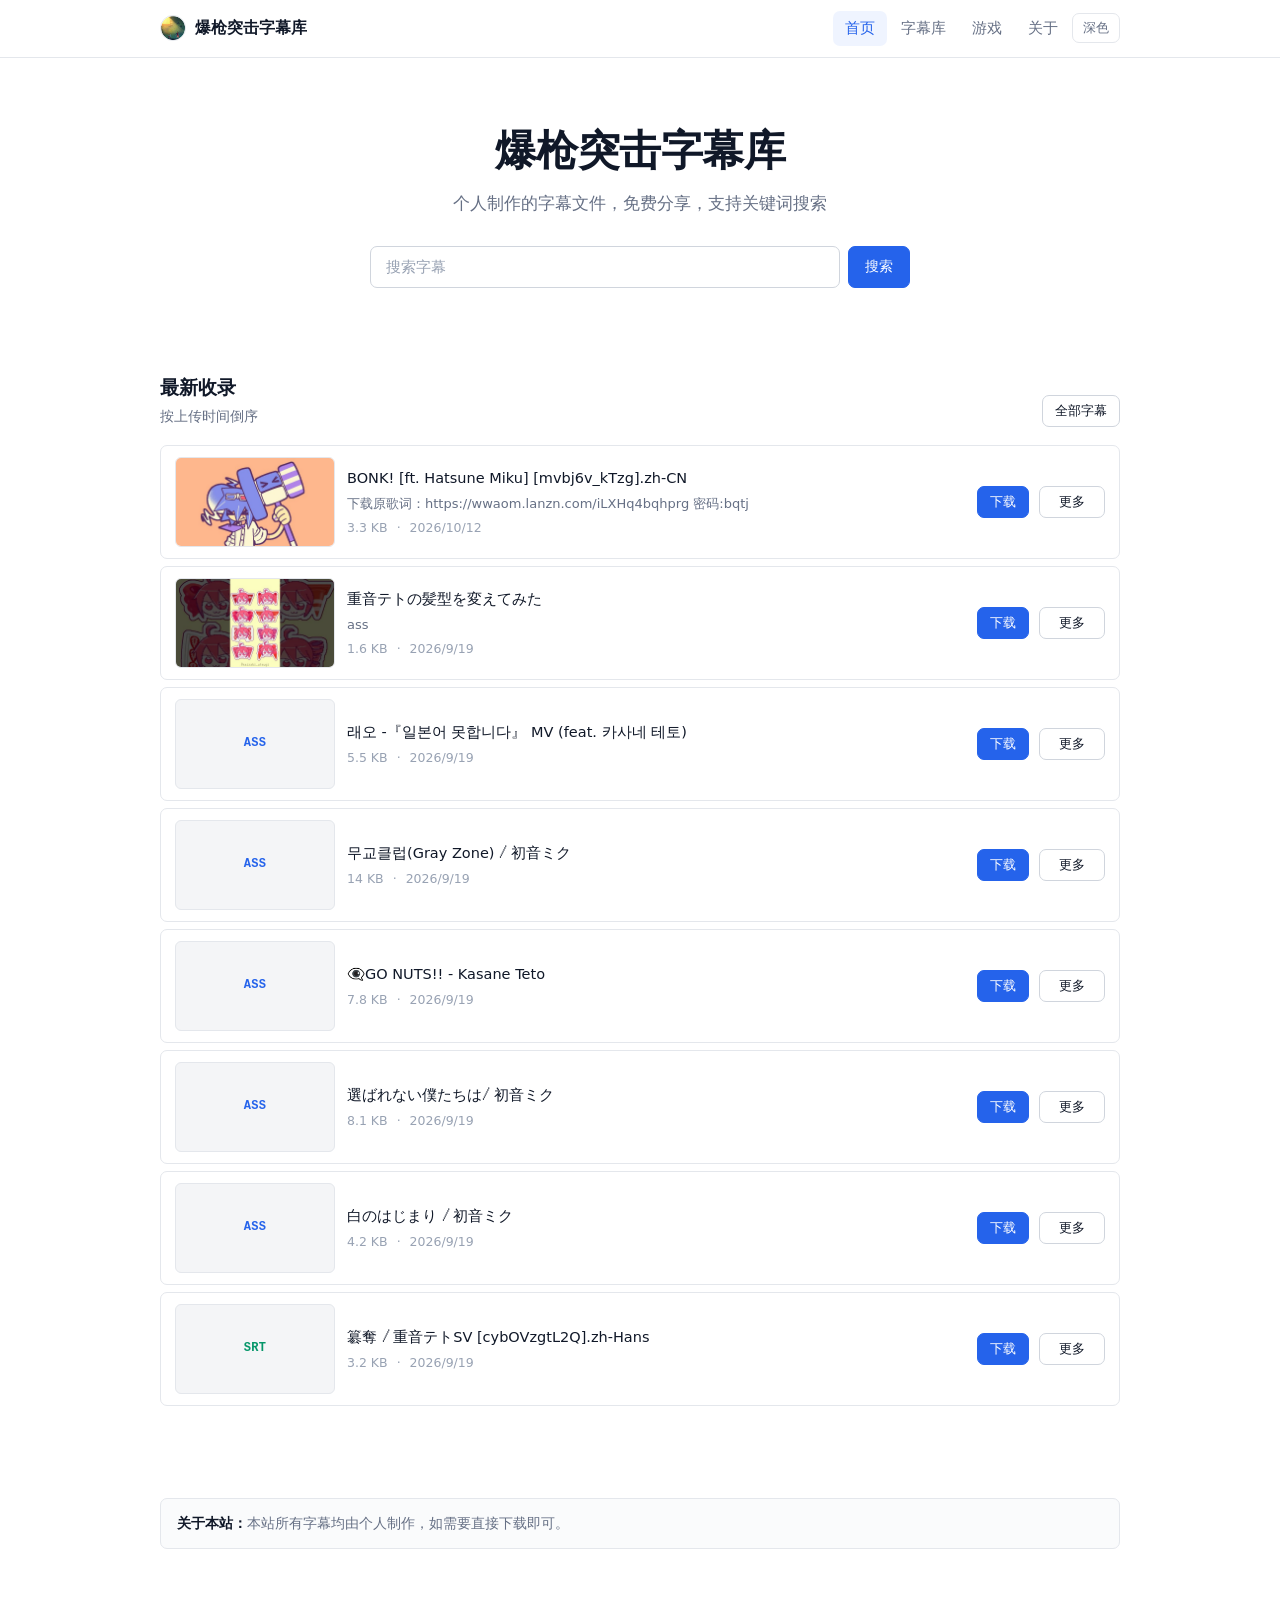
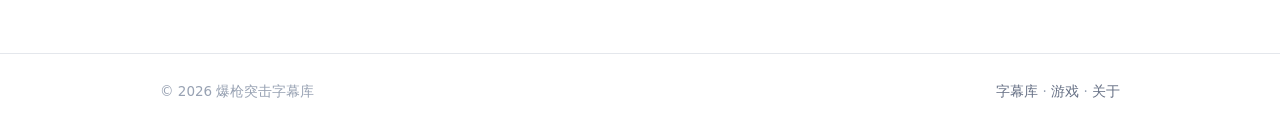
==== index.html @ 2be3c30c "feat: 加 Service Worker，全站预缓存 + 10 分钟后台刷新（首次慢，之后 0 请求）" ====
<!DOCTYPE html>
<html lang="zh-CN" data-theme="light">
<head>
<meta charset="UTF-8">
<meta name="viewport" content="width=device-width, initial-scale=1">
<title>爆枪突击字幕库</title>
<meta name="description" content="爆枪突击字幕库 —— 整理好的字幕文件，支持关键词搜索，点一下直接下载。">
<meta name="keywords" content="爆枪突击,字幕,字幕下载,ASS字幕,SRT字幕">
<link rel="canonical" href="https://bqtj.top/">

<meta property="og:type" content="website">
<meta property="og:title" content="爆枪突击字幕库">
<meta property="og:description" content="整理好的爆枪突击字幕文件，点一下直接下载。">
<meta property="og:url" content="https://bqtj.top/">
<meta property="og:image" content="https://bqtj.top/assets/img/favicon-180.png">
<meta name="twitter:card" content="summary">

<link rel="icon" type="image/png" sizes="32x32" href="/assets/img/favicon-32.png">
<link rel="apple-touch-icon" sizes="180x180" href="/assets/img/favicon-180.png">
<link rel="stylesheet" href="/assets/css/style.css?v=22">
<script>
/* 把字幕库索引的请求提前发出去，与 CSS/JS 并行下载。
   否则它要等脚本都就绪后才能发出，白白多等一个往返（实测国内大概 250ms+）。
   页面脚本会用 site.js 里的 loadJSON 复用这个 Promise。
   不带 no-cache：让浏览器 / EdgeOne 的 60 秒缓存生效 —— 否则每次导航都要多一次
   往返（实测 172–582ms）。要立刻看新数据按 Ctrl+F5。 */
window.__subsJson = fetch('/assets/data/subs.json');
</script>
</head>
<body>

<header class="site-header">
  <div class="container">
    <a class="brand" href="https://space.bilibili.com/1421373636" target="_blank" rel="noopener" title="爆枪突击的 B 站主页">
      <img class="brand-logo" src="/assets/img/logo.png" alt="">
      <span>爆枪突击字幕库</span>
    </a>
    <button class="icon-btn nav-toggle" id="navToggle" aria-label="菜单">菜单</button>
    <nav class="nav" id="siteNav">
      <a href="/" data-nav="home">首页</a>
      <a href="/subs/" data-nav="subs">字幕库</a>
      <a href="/games/" data-nav="games">游戏</a>
      <a href="/about" data-nav="about">关于</a>
      <button class="icon-btn" id="themeBtn" aria-label="切换主题">深色</button>
    </nav>
  </div>
</header>

<main>

  <!-- ============================ 首屏 ============================ -->
  <section class="hero">
    <div class="container">
      <h1>爆枪突击字幕库</h1>
      <p class="lead">
        个人制作的字幕文件，免费分享，支持关键词搜索
      </p>

      <form class="hero-search" action="/subs/" method="get">
        <input type="search" name="q" placeholder="搜索字幕" autocomplete="off" aria-label="搜索字幕">
        <button class="btn btn-primary" type="submit">搜索</button>
      </form>

      <!-- 首页不放「上一页 / 下一页」：首页是全站的起点，退回这里就重新开始记
           （见 site.js 的 navEnter），所以这里没有上一个/下一个可去 -->
    </div>
  </section>

  <!-- ============================ 最新收录 ============================ -->
  <section class="section">
    <div class="container">
      <div class="section-head">
        <div>
          <h2>最新收录</h2>
          <p class="sub">按上传时间倒序</p>
        </div>
        <a class="btn btn-sm" href="/subs/">全部字幕</a>
      </div>
      <div id="latestSubs"><div class="spinner"></div></div>
    </div>
  </section>

  <!-- ============================ 说明 ============================ -->
  <section class="section">
    <div class="container">
      <div class="notice">
        <div>
          <b>关于本站：</b>本站所有字幕均由个人制作，如需要直接下载即可。
        </div>
      </div>
    </div>
  </section>

</main>

<footer class="site-footer">
  <div class="container">
    <div>© <span data-year></span> 爆枪突击字幕库</div>
    <div>
      <a href="/subs/">字幕库</a> ·
      <a href="/games/">游戏</a> ·
      <a href="/about">关于</a>
    </div>
  </div>
</footer>

<script src="/assets/js/config.js?v=4"></script>
<script src="/assets/js/site.js?v=23"></script>
<script>
/* 首页：最新收录 */
(async function () {
  const $latest = document.getElementById('latestSubs');

  try {
    const data = await loadJSON('/assets/data/subs.json');
    const items = data.items || [];

    if (!items.length) {
      $latest.innerHTML = `<div class="empty"><h3>字幕库还是空的</h3>
        <p>去 <a href="/admin/">上传助手</a> 传几个字幕就会出现在这里。</p></div>`;
      return;
    }

    const recent = [...items]
      .sort((a, b) => String(b.mtime || '').localeCompare(String(a.mtime || '')))
      .slice(0, 8);

    $latest.className = 'file-list';
    /* 整行可点 → 字幕详情页，和字幕库完全一致（用户问「在首页为什么不能点击字幕」） */
    $latest.innerHTML = recent.map((f) => `
      <div class="file-row" data-href="${esc(subDetailUrl(f.path))}">
        ${f.thumb
          ? `<img class="file-thumb" src="${esc(fileUrl(f.thumb))}" alt="" loading="lazy">`
          : `<div class="file-thumb placeholder ${esc(f.ext)}">${esc(f.ext)}</div>`}
        <div class="file-main">
          <a class="file-name" href="${esc(subDetailUrl(f.path))}">${esc(f.name)}</a>
          ${f.desc ? `<div class="file-desc">${esc(f.desc)}</div>` : ''}
          <div class="file-sub">
            <span>${humanSize(f.size)}</span>
            <span>·</span>
            <span>${relTime(f.mtime)}</span>
          </div>
        </div>
        <div class="file-actions">
          <a class="btn btn-sm btn-primary" href="${esc(fileUrl(f.path))}" download>下载</a>
          ${moreMenuHTML(f)}
        </div>
      </div>`).join('');

    bindRowClick($latest);
    bindMoreMenu($latest);
    bindCopyButtons($latest);
  } catch (err) {
    renderError($latest, err);
  }
})();
</script>
</body>
</html>
---- assets/css/style.css ----
/* ==========================================================================
   爆枪突击字幕库 — 全站样式
   设计原则：浅色默认、无渐变、无装饰性光晕，尽量简洁。
   改配色只需改下面这两个变量块。
   ========================================================================== */

/* 浅色（默认） */
:root {
  --bg: #ffffff;
  --bg-soft: #fafbfc;
  --surface: #ffffff;
  --surface-2: #f4f5f7;

  --border: #e4e7ec;
  --border-strong: #d0d5dd;

  --text: #101828;
  --text-muted: #667085;
  --text-dim: #98a2b3;

  --accent: #2563eb;
  --accent-soft: #eff4ff;
  --ok: #059669;
  --ok-soft: #ecfdf5;
  --warn: #b45309;
  --warn-soft: #fffbeb;
  --danger: #b42318;
  --danger-soft: #fef3f2;

  --code-bg: #f4f5f7;

  --radius: 10px;
  --radius-sm: 7px;

  --maxw: 1000px;
  --header-h: 58px;

  --font: system-ui, -apple-system, "Segoe UI", "Microsoft YaHei", "PingFang SC",
    "Hiragino Sans GB", sans-serif;
  --font-mono: ui-monospace, "Cascadia Code", Consolas, "Courier New", monospace;
}

/* 深色（用户手动切换后） */
html[data-theme="dark"] {
  --bg: #101216;
  --bg-soft: #14171c;
  --surface: #161a20;
  --surface-2: #1e232b;

  --border: #262c36;
  --border-strong: #39414e;

  --text: #e6e8ec;
  --text-muted: #98a1af;
  --text-dim: #6c7684;

  --accent: #5b91f5;
  --accent-soft: #172236;
  --ok: #34d399;
  --ok-soft: #10281f;
  --warn: #fbbf24;
  --warn-soft: #2a2210;
  --danger: #f97066;
  --danger-soft: #2d1513;

  --code-bg: #1b1f27;
}

/* 切换主题时，让全站元素用同一条过渡曲线一起变色。
   不加这段的话：本身就带 transition 的元素（.btn / .nav a / .icon-btn）在慢慢渐变，
   而 body、.file-row 这些没有 transition 的会瞬间跳变 ——
   切换的那一刹那画面是「有的还在浅色、有的已经黑了」的参差不齐。
   只在切换的 220ms 内挂上 html.theme-anim，所以不影响平时的 hover 动画。

   类名故意写两遍（html.theme-anim.theme-anim）把特异性提到 (0,2,1)。
   实测教训：只写一遍是 (0,1,1)，会和 .nav a / .hero-search input 这类
   「类+标签」选择器打平；它们在文件后面，按顺序反而盖住这里，
   结果那些元素仍旧瞬间跳变（测出来 input 的背景 60ms 就已经是终值）。

   故意不用 !important：文件末尾那条
   「prefers-reduced-motion 时 * { transition: none !important }」还要能生效。 */
html.theme-anim.theme-anim *,
html.theme-anim.theme-anim *::before,
html.theme-anim.theme-anim *::after {
  transition: background-color 0.18s ease, border-color 0.18s ease,
    color 0.18s ease, box-shadow 0.18s ease, fill 0.18s ease, stroke 0.18s ease;
}

* { box-sizing: border-box; }

/* hidden 属性必须能盖过我们自己写的 display。
   浏览器默认的 [hidden] { display: none } 特异性太低，会被 .file-actions{display:flex}
   这类规则覆盖 —— 结果「隐藏」的元素反而一直显示（裁剪框、上传按钮都踩过这个坑）。 */
[hidden] { display: none !important; }

body {
  margin: 0;
  min-height: 100vh;
  font-family: var(--font);
  font-size: 15px;
  line-height: 1.65;
  color: var(--text);
  background: var(--bg);
  -webkit-font-smoothing: antialiased;
}

a { color: var(--accent); text-decoration: none; }
a:hover { text-decoration: underline; }

img { max-width: 100%; display: block; }

/* 去掉浏览器给 <input type="search"> 画的原生清除按钮。
   不去掉的话，它会和字幕库自己那个「×」同时出现，看起来像两个删除号。
   注意：必须分开写 —— 如果在选择器列表里塞进引擎不认识的伪元素（比如 ::-ms-clear），
   整条规则会被直接丢弃，等于没写。 */
input[type="search"]::-webkit-search-cancel-button {
  -webkit-appearance: none;
  appearance: none;
  display: none;
}
input[type="search"]::-webkit-search-decoration {
  -webkit-appearance: none;
  appearance: none;
}

code, kbd { font-family: var(--font-mono); font-size: 0.88em; }
code {
  background: var(--code-bg);
  padding: 1px 5px;
  border-radius: 4px;
}
kbd {
  background: var(--code-bg);
  border: 1px solid var(--border);
  border-radius: 4px;
  padding: 0 5px;
  font-size: 0.85em;
}

.container {
  width: 100%;
  max-width: var(--maxw);
  margin: 0 auto;
  padding: 0 20px;
}

/* ============================ 顶部导航 ============================ */

.site-header {
  position: sticky;
  top: 0;
  z-index: 50;
  height: var(--header-h);
  display: flex;
  align-items: center;
  background: var(--bg);
  border-bottom: 1px solid var(--border);
}

.site-header .container {
  display: flex;
  align-items: center;
  gap: 16px;
}

.brand {
  display: flex;
  align-items: center;
  gap: 9px;
  font-weight: 600;
  font-size: 15.5px;
  color: var(--text);
  white-space: nowrap;
}
.brand:hover { text-decoration: none; }

.brand-logo {
  width: 26px;
  height: 26px;
  border-radius: 50%;
  object-fit: cover;
  flex: 0 0 auto;
  border: 1px solid var(--border);
}

.nav {
  display: flex;
  align-items: center;
  gap: 2px;
  margin-left: auto;
}

.nav a {
  padding: 6px 12px;
  border-radius: var(--radius-sm);
  color: var(--text-muted);
  font-size: 14.5px;
  transition: background 0.14s, color 0.14s;
  white-space: nowrap;
}
.nav a:hover { color: var(--text); background: var(--surface-2); text-decoration: none; }
.nav a.active { color: var(--accent); background: var(--accent-soft); font-weight: 500; }

/* ============================ 按钮 ============================ */

.btn {
  display: inline-flex;
  align-items: center;
  justify-content: center;
  gap: 6px;
  padding: 9px 16px;
  border-radius: var(--radius-sm);
  border: 1px solid var(--border-strong);
  background: var(--surface);
  color: var(--text);
  font-size: 14px;
  line-height: 1.4;   /* 必须显式设：<button> 默认 line-height:normal，而 <a> 会继承 body 的 1.65，两者高度会差 5px */
  font-weight: 500;
  font-family: inherit;
  cursor: pointer;
  transition: background 0.14s, border-color 0.14s, color 0.14s;
  white-space: nowrap;
}
.btn:hover { background: var(--surface-2); text-decoration: none; }
.btn:disabled { opacity: 0.45; cursor: not-allowed; }

.btn-primary {
  background: var(--accent);
  border-color: var(--accent);
  color: #fff;
}
.btn-primary:hover { background: var(--accent); filter: brightness(0.94); }

.btn-sm { padding: 6px 12px; font-size: 13px; }

.btn-danger { border-color: var(--danger); color: var(--danger); }
.btn-danger:hover { background: var(--danger-soft); border-color: var(--danger); }

.icon-btn {
  display: grid;
  place-items: center;
  padding: 5px 10px;
  border: 1px solid var(--border);
  border-radius: var(--radius-sm);
  background: var(--surface);
  color: var(--text-muted);
  cursor: pointer;
  font-size: 13px;
  font-family: inherit;
  transition: 0.14s;
}
.icon-btn:hover { color: var(--text); background: var(--surface-2); }

/* ============================ 首屏 ============================ */

.hero {
  padding: 68px 0 46px;
  text-align: center;
}

.hero h1 {
  margin: 0 0 14px;
  font-size: clamp(28px, 4.6vw, 42px);
  line-height: 1.2;
  font-weight: 700;
  letter-spacing: -0.5px;
}

.hero p.lead {
  margin: 0 auto 28px;
  max-width: 560px;
  color: var(--text-muted);
  font-size: clamp(14.5px, 1.8vw, 16.5px);
}

.hero-search {
  display: flex;
  gap: 8px;
  max-width: 540px;
  margin: 0 auto;
}

.hero-search input {
  flex: 1;
  padding: 11px 15px;
  border-radius: var(--radius-sm);
  border: 1px solid var(--border-strong);
  background: var(--surface);
  color: var(--text);
  font-size: 15px;
  font-family: inherit;
  outline: none;
  transition: border-color 0.14s, box-shadow 0.14s;
}
.hero-search input:focus {
  border-color: var(--accent);
  box-shadow: 0 0 0 3px var(--accent-soft);
}
.hero-search input::placeholder { color: var(--text-dim); }

/* ============================ 区块 ============================ */

.section { padding: 38px 0; }

.section-head {
  display: flex;
  align-items: flex-end;
  justify-content: space-between;
  gap: 16px;
  margin-bottom: 18px;
  flex-wrap: wrap;
}

.section-head h2 {
  margin: 0;
  font-size: 19px;
  font-weight: 600;
}

.section-head .sub {
  margin: 2px 0 0;
  color: var(--text-muted);
  font-size: 13.5px;
}

/* ============================ 页头 ============================ */

.page-head { padding: 38px 0 4px; }

.page-head h1 {
  margin: 0 0 6px;
  font-size: clamp(23px, 3.2vw, 30px);
  font-weight: 700;
  letter-spacing: -0.3px;
}

.page-head p {
  margin: 0;
  color: var(--text-muted);
  font-size: 14.5px;
}

.breadcrumb {
  font-size: 14.5px;
  color: var(--text-dim);
  margin-bottom: 10px;
}
.breadcrumb a { color: var(--text-muted); font-weight: 500; }

/* 面包屑下面那对「上一页 / 下一页」箭头（点击委托在 site.js）。
   用户要求「返回调大」：整个站上唯一用来「返回」的就是上面那条面包屑，
   所以面包屑字号也一并调大，而这对按钮比它再大一点、给足点击区域。
   放在每个带面包屑的页面上（含三个 JS 渲染的详情页）—— 只放管理页的话，
   点「上一页」退到没按钮的页面后，「下一页」就再也找不回来了。 */
.hist-nav { display: flex; gap: 8px; margin: 0 0 12px; }
.hist-btn {
  display: inline-flex;
  align-items: center;
  gap: 6px;
  padding: 8px 15px;
  border: 1px solid var(--border-strong);
  border-radius: var(--radius-sm);
  background: var(--surface);
  color: var(--text);
  font-family: inherit;
  font-size: 15px;
  font-weight: 500;
  line-height: 1.4;      /* <button> 默认 normal，与 <a> 不一行 */
  cursor: pointer;
  transition: background 0.14s, border-color 0.14s, color 0.14s;
}
.hist-btn:hover { background: var(--surface-2); border-color: var(--accent); color: var(--accent); }
.hist-btn:active { background: var(--accent-soft); }

/* ============================ 提示条 ============================ */

.notice {
  display: flex;
  gap: 10px;
  padding: 13px 16px;
  border-radius: var(--radius-sm);
  background: var(--bg-soft);
  border: 1px solid var(--border);
  color: var(--text-muted);
  font-size: 13.5px;
  margin: 16px 0;
  line-height: 1.7;
}
.notice b { color: var(--text); }

/* ============================ 工具栏 ============================ */

.toolbar {
  position: sticky;
  top: var(--header-h);
  z-index: 20;
  padding: 12px 0;
  background: var(--bg);
  border-bottom: 1px solid var(--border);
  margin-bottom: 18px;
}

.toolbar-row {
  display: flex;
  gap: 9px;
  flex-wrap: wrap;
  align-items: center;
}

.search-box {
  position: relative;
  flex: 1 1 300px;
  min-width: 200px;
}

.search-box input {
  width: 100%;
  padding: 10px 36px 10px 13px;
  border-radius: var(--radius-sm);
  border: 1px solid var(--border-strong);
  background: var(--surface);
  color: var(--text);
  font-size: 14.5px;
  font-family: inherit;
  outline: none;
  transition: border-color 0.14s, box-shadow 0.14s;
}
.search-box input:focus {
  border-color: var(--accent);
  box-shadow: 0 0 0 3px var(--accent-soft);
}
.search-box input::placeholder { color: var(--text-dim); }

.search-box .s-clear {
  position: absolute;
  right: 7px;
  top: 50%;
  transform: translateY(-50%);
  border: 0;
  background: none;
  color: var(--text-dim);
  cursor: pointer;
  font-size: 15px;
  line-height: 1;
  padding: 4px 6px;
  border-radius: 4px;
  display: none;
}
.search-box .s-clear:hover { color: var(--text); background: var(--surface-2); }
.search-box.has-value .s-clear { display: block; }

select.control {
  padding: 10px 34px 10px 12px;
  border-radius: var(--radius-sm);
  border: 1px solid var(--border-strong);
  background: var(--surface);
  color: var(--text);
  font-size: 14px;
  font-family: inherit;
  cursor: pointer;
  outline: none;

  /* appearance:none 才能让圆角完全由我们控制（各系统/浏览器一致）。
     代价是原生的小箭头也没了，所以下面用 SVG 自己画一个。 */
  appearance: none;
  -webkit-appearance: none;
  background-image: url("data:image/svg+xml;charset=utf-8,%3Csvg xmlns='http://www.w3.org/2000/svg' width='12' height='8'%3E%3Cpath fill='none' stroke='%23667085' stroke-width='1.6' stroke-linecap='round' stroke-linejoin='round' d='M1 1.5 6 6.5 11 1.5'/%3E%3C/svg%3E");
  background-repeat: no-repeat;
  background-position: right 12px center;
}
select.control:focus { border-color: var(--accent); }

/* 注意：下拉「展开后的选项列表」是操作系统原生渲染的，网页 CSS 改不了它的圆角。
   所以排序那一处改用自定义下拉（见 site.js 的 initDropdown）。 */

/* ============================ 自定义下拉 ============================ */

.dropdown { position: relative; }

.dropdown-toggle {
  display: inline-flex;
  align-items: center;
  justify-content: space-between;
  gap: 10px;
  min-width: 116px;
  padding: 10px 12px;
  border-radius: var(--radius-sm);
  border: 1px solid var(--border-strong);
  background: var(--surface);
  color: var(--text);
  font-size: 14px;
  font-family: inherit;
  line-height: 1.4;
  cursor: pointer;
  white-space: nowrap;
  transition: border-color 0.14s, box-shadow 0.14s;
}
.dropdown-toggle:hover { border-color: var(--text-dim); }
.dropdown-toggle:focus-visible,
.dropdown-toggle[aria-expanded="true"] {
  border-color: var(--accent);
  box-shadow: 0 0 0 3px var(--accent-soft);
  outline: none;
}

.dropdown-arrow {
  flex: 0 0 auto;
  width: 8px;
  height: 8px;
  border-right: 1.6px solid var(--text-muted);
  border-bottom: 1.6px solid var(--text-muted);
  transform: translateY(-2px) rotate(45deg);
  transition: transform 0.16s;
}
.dropdown-toggle[aria-expanded="true"] .dropdown-arrow {
  transform: translateY(1px) rotate(-135deg);
}

/* 展开后的列表：圆角 + 跟站点同一套配色 —— 这正是原生 select 做不到的地方 */
.dropdown-menu {
  position: absolute;
  top: calc(100% + 5px);
  right: 0;
  z-index: 40;
  min-width: 100%;
  margin: 0;
  padding: 5px;
  list-style: none;
  background: var(--surface);
  border: 1px solid var(--border-strong);
  border-radius: var(--radius-sm);
  box-shadow: 0 10px 24px rgba(16, 24, 40, 0.1);
  max-height: 300px;
  overflow: auto;
}

.dropdown-item {
  padding: 8px 10px;
  border-radius: 5px;
  font-size: 13.5px;
  color: var(--text);
  cursor: pointer;
  white-space: nowrap;
}
.dropdown-item:hover { background: var(--surface-2); }
.dropdown-item[aria-selected="true"] {
  color: var(--accent);
  background: var(--accent-soft);
  font-weight: 500;
}

.result-info {
  color: var(--text-muted);
  font-size: 13.5px;
  margin-bottom: 12px;
}
.result-info b { color: var(--text); }

/* ============================ 文件列表 ============================ */

.file-list {
  display: flex;
  flex-direction: column;
  gap: 7px;
}

.file-row {
  display: flex;
  align-items: center;
  gap: 12px;
  padding: 11px 14px;
  background: var(--surface);
  border: 1px solid var(--border);
  border-radius: var(--radius-sm);
  transition: border-color 0.14s;
}
.file-row:hover { border-color: var(--border-strong); }

/* 整行可点（→ 字幕详情页，点击委托在 subs.js）：
   给个可点的光标 + 接近游戏页卡片的 hover 反馈，
   否则鼠标扫过没有任何提示，看不出这行能点。 */
.file-row[data-href] { cursor: pointer; }
.file-row[data-href]:hover { background: var(--surface-2); }

/* 缩略图（有图时替掉格式徐章）。固定成 160×90（16:9）。
   没有缩略图的行用同样尺寸的 .placeholder 占位，这样列表左边缘永远对齐。 */
.file-thumb {
  flex: 0 0 auto;
  width: 160px;
  height: 90px;
  border-radius: 6px;
  border: 1px solid var(--border);
  object-fit: cover;
  background: var(--surface-2);
}

.file-thumb.placeholder {
  display: grid;
  place-items: center;
  font-family: var(--font-mono);
  font-size: 12px;
  font-weight: 600;
  text-transform: uppercase;
  letter-spacing: 0.3px;
  color: var(--text-muted);
}
.file-thumb.placeholder.ass,
.file-thumb.placeholder.ssa { color: var(--accent); }
.file-thumb.placeholder.srt,
.file-thumb.placeholder.vtt { color: var(--ok); }

.file-badge {
  flex: 0 0 auto;
  width: 42px;
  height: 32px;
  border-radius: 5px;
  display: grid;
  place-items: center;
  font-family: var(--font-mono);
  font-size: 11px;
  font-weight: 600;
  text-transform: uppercase;
  letter-spacing: 0.3px;
  background: var(--surface-2);
  border: 1px solid var(--border);
  color: var(--text-muted);
}
.file-badge.ass, .file-badge.ssa { color: var(--accent); }
.file-badge.srt, .file-badge.vtt { color: var(--ok); }

.file-main { flex: 1; min-width: 0; }

.file-name {
  font-weight: 500;
  font-size: 14.5px;
  word-break: break-word;
  line-height: 1.45;
}
/* 名字是进详情页的链接。必须显式压住全局的 a { color: var(--accent) }，
   不然整个字幕库全是蓝字。 */
a.file-name { display: inline-block; color: inherit; text-decoration: none; }
a.file-name:hover { color: var(--accent); text-decoration: underline; }
.file-name mark {
  background: var(--warn-soft);
  color: var(--warn);
  border-radius: 3px;
  padding: 0 2px;
}

.file-sub {
  display: flex;
  gap: 9px;
  flex-wrap: wrap;
  align-items: center;
  margin-top: 3px;
  color: var(--text-dim);
  font-size: 12.5px;
}

/* 管理员写的说明（在文件名下方） */
.file-desc {
  margin-top: 3px;
  color: var(--text-muted);
  font-size: 13px;
  line-height: 1.6;
  word-break: break-word;
}

.file-actions { display: flex; gap: 10px; flex: 0 0 auto; }

/* 「更多」按钮复制成功时会变成「已复制」（3 字），给个最小宽度免得按钮跳一下宽度 */
.more [data-act="more"] { min-width: 66px; }

/* 「更多」菜单 */
.more { position: relative; }

.more-menu {
  position: absolute;
  right: 0;
  top: calc(100% + 6px);
  z-index: 30;
  min-width: 156px;
  padding: 5px;
  display: flex;
  flex-direction: column;
  gap: 2px;
  background: var(--surface);
  border: 1px solid var(--border-strong);
  border-radius: var(--radius-sm);
  box-shadow: 0 10px 24px rgba(16, 24, 40, 0.1);
}
/* 下边放不下时由 bindMoreMenu 挂上 drop-up，改成往上弹 */
.more-menu.drop-up { top: auto; bottom: calc(100% + 6px); }

.more-item {
  display: flex;
  align-items: center;
  gap: 8px;
  padding: 8px 10px;
  border: 0;
  border-radius: 5px;
  background: none;
  color: var(--text);
  font-family: inherit;
  font-size: 13.5px;
  text-align: left;
  white-space: nowrap;
  cursor: pointer;
}
.more-item:hover { background: var(--surface-2); text-decoration: none; }

/* 复制成功后的短暂提示（比单纯变文字更显眼） */
.more-item.copied { color: var(--ok); }

/* 「下载」二选一菜单：一条字幕同时有 ASS 和 SRT 时才出现。
   比普通「更多」菜单宽，而且每项要写清楚两个版本的区别，
   所以允许换行（.more-item 默认是 nowrap）。 */
.more-dl .more-menu { min-width: 238px; }
.more-dl .dl-item {
  flex-direction: column;
  align-items: flex-start;
  gap: 1px;
  white-space: normal;
}
.dl-kind { font-family: var(--font-mono); font-size: 13.5px; font-weight: 600; }
.dl-hint { font-size: 12px; color: var(--text-muted); line-height: 1.5; }

/* 菜单项里的提示看不到（菜单已收起），会挂到「更多」按钮上，这里给它同样的绿色 */
.btn.copied {
  color: var(--ok);
  border-color: var(--ok);
  background: var(--ok-soft);
}

.more-num {
  color: var(--text-dim);
  font-family: var(--font-mono);
  font-size: 11.5px;
}

.tag {
  display: inline-flex;
  align-items: center;
  padding: 1px 8px;
  border-radius: 4px;
  font-size: 12px;
  background: var(--surface-2);
  border: 1px solid var(--border);
  color: var(--text-muted);
  white-space: nowrap;
}

.count-badge {
  display: inline-flex;
  align-items: center;
  padding: 1px 8px;
  border-radius: 4px;
  font-size: 12px;
  background: var(--ok-soft);
  border: 1px solid var(--border);
  color: var(--ok);
  white-space: nowrap;
}

/* ============================ 空态 / 加载 ============================ */

.empty {
  padding: 56px 20px;
  text-align: center;
  color: var(--text-muted);
  border: 1px dashed var(--border-strong);
  border-radius: var(--radius);
}
.empty .big { font-size: 15px; font-weight: 600; color: var(--text-dim); margin-bottom: 8px; }
.empty h3 { margin: 0 0 6px; color: var(--text); font-size: 16px; font-weight: 600; }
.empty p { margin: 0 auto; font-size: 14px; max-width: 520px; }

.spinner {
  width: 22px;
  height: 22px;
  margin: 36px auto;
  border: 2px solid var(--border-strong);
  border-top-color: var(--accent);
  border-radius: 50%;
  animation: spin 0.7s linear infinite;
}
@keyframes spin { to { transform: rotate(360deg); } }

/* ============================ 分页 ============================ */

.pager {
  display: flex;
  gap: 5px;
  justify-content: center;
  align-items: center;
  flex-wrap: wrap;
  margin: 26px 0 8px;
}
.pager button {
  min-width: 34px;
  height: 34px;
  padding: 0 10px;
  border-radius: var(--radius-sm);
  border: 1px solid var(--border);
  background: var(--surface);
  color: var(--text-muted);
  font-family: inherit;
  font-size: 13.5px;
  cursor: pointer;
  transition: 0.14s;
}
.pager button:hover:not(:disabled) { background: var(--surface-2); color: var(--text); }
.pager button.active {
  background: var(--accent);
  border-color: var(--accent);
  color: #fff;
  font-weight: 600;
}
.pager button:disabled { opacity: 0.35; cursor: not-allowed; }
.pager .gap { color: var(--text-dim); padding: 0 3px; }

/* ============================ 页脚 ============================ */

.site-footer {
  margin-top: 50px;
  padding: 26px 0 38px;
  border-top: 1px solid var(--border);
  color: var(--text-dim);
  font-size: 13.5px;
}
.site-footer .container {
  display: flex;
  justify-content: space-between;
  gap: 16px;
  flex-wrap: wrap;
}
.site-footer a { color: var(--text-muted); }
.site-footer a:hover { color: var(--accent); }

/* ==========================================================================
   上传助手 /admin/
   ========================================================================== */

.admin-wrap { max-width: 880px; margin: 0 auto; padding: 0 20px; }

.admin-card {
  background: var(--surface);
  border: 1px solid var(--border);
  border-radius: var(--radius);
  padding: 20px;
  margin-bottom: 16px;
}

.admin-card > h2 {
  margin: 0 0 6px;
  font-size: 16.5px;
  font-weight: 600;
  display: flex;
  align-items: center;
  gap: 8px;
}
.admin-card > h2 .num,
details.admin-card > summary .num {
  width: 21px;
  height: 21px;
  border-radius: 5px;
  display: grid;
  place-items: center;
  background: var(--accent-soft);
  color: var(--accent);
  font-size: 12px;
  font-weight: 700;
  flex: 0 0 auto;
}
.admin-card > p.hint {
  margin: 0 0 16px;
  color: var(--text-muted);
  font-size: 13.5px;
  line-height: 1.7;
}

/* 卡片内的工具行：搜索框 + 按钮 + 计数 */
.card-tools {
  display: flex;
  gap: 8px;
  flex-wrap: wrap;
  align-items: center;
  margin-bottom: 14px;
}
.card-tools .input { flex: 1 1 200px; width: auto; }
.card-tools .result-info { margin: 0; }

.field { margin-bottom: 13px; }
.field label {
  display: block;
  margin-bottom: 5px;
  font-size: 13.5px;
  color: var(--text-muted);
}
.field .tip { font-size: 12.5px; color: var(--text-dim); margin-top: 5px; line-height: 1.65; }

.input, .textarea, select.input {
  width: 100%;
  padding: 9px 12px;
  border-radius: var(--radius-sm);
  border: 1px solid var(--border-strong);
  background: var(--bg);
  color: var(--text);
  font-size: 14px;
  font-family: inherit;
  outline: none;
  transition: border-color 0.14s, box-shadow 0.14s;
}
.input:focus, .textarea:focus {
  border-color: var(--accent);
  box-shadow: 0 0 0 3px var(--accent-soft);
}

/* 多行输入（如游戏的「详细介绍」）。
   只允许竖向拉：允许横向拉的话，用户一拖就把整页撑出横向滚动条。 */
.textarea { resize: vertical; min-height: 104px; line-height: 1.7; }

.field-row { display: flex; gap: 12px; flex-wrap: wrap; }
.field-row > .field { flex: 1 1 220px; margin-bottom: 13px; }

/* 拖拽区 */
.drop {
  border: 1.5px dashed var(--border-strong);
  border-radius: var(--radius);
  padding: 36px 20px;
  text-align: center;
  cursor: pointer;
  transition: 0.16s;
  background: var(--bg-soft);
}
.drop:hover, .drop.over {
  border-color: var(--accent);
  background: var(--accent-soft);
}
.drop b { display: block; margin-bottom: 4px; font-size: 15px; font-weight: 600; }
.drop span { color: var(--text-dim); font-size: 13px; font-family: var(--font-mono); }

/* 待上传文件行 */
.up-list { display: flex; flex-direction: column; gap: 7px; margin-top: 14px; }

.up-row {
  display: flex;
  align-items: center;
  gap: 11px;
  padding: 10px 13px;
  border-radius: var(--radius-sm);
  background: var(--bg-soft);
  border: 1px solid var(--border);
  flex-wrap: wrap;
}

.up-icon {
  flex: 0 0 auto;
  min-width: 40px;
  padding: 3px 6px;
  border-radius: 5px;
  text-align: center;
  font-family: var(--font-mono);
  font-size: 11px;
  font-weight: 600;
  text-transform: uppercase;
  background: var(--surface-2);
  border: 1px solid var(--border);
  color: var(--text-muted);
}

.up-row .up-main { flex: 1 1 220px; min-width: 0; }
.up-row .up-name { font-size: 13.8px; font-weight: 500; word-break: break-all; line-height: 1.4; }
.up-row .up-sub {
  display: flex;
  gap: 8px;
  flex-wrap: wrap;
  align-items: center;
  margin-top: 3px;
  font-size: 12.5px;
  color: var(--text-dim);
}
.up-row .up-act { display: flex; gap: 6px; flex: 0 0 auto; }

/* 字幕管理列表 */
.mg-list { display: flex; flex-direction: column; gap: 10px; }

.mg-row {
  padding: 12px 14px;
  border: 1px solid var(--border);
  border-radius: var(--radius-sm);
  background: var(--bg-soft);
}

.mg-row .mg-head { display: flex; align-items: center; gap: 11px; }
.mg-row .mg-toggle { flex: 0 0 auto; margin-left: auto; }
/* ⚠️ .mg-row / .mg-head 是游戏管理页也用的类名，下面这一整段只在字幕管理
   （#mgList）里生效 —— 不然游戏列表的整行会白得一个手型光标，
   而它其实点不动（那边没有展开/收起这回事）。 */
#mgList .mg-head { cursor: pointer; }

/* 每行默认**收起**（用户反馈「现在显示的太多，不好找」）——
   一行摊开是六个输入框 + 一排按钮，接近 600px 高，93 条根本翻不动。
   点「编辑」（或点整行头部）才展开，再点一次「收起」。
   ⚠️ 收起只是 display:none：输入框仍在 DOM 里，所以
   captureDrafts() 收集未保存内容、以及草稿回填都不受影响。 */
#mgList .mg-row:not(.open) .mg-edit,
#mgList .mg-row:not(.open) .mg-tools,
#mgList .mg-row:not(.open) .mg-crop { display: none; }

/* 管理行左侧的缩略图预览（与公开列表同尺寸） */
.mg-row .mg-thumb {
  flex: 0 0 auto;
  width: 160px;
  height: 90px;
  border-radius: 6px;
  border: 1px solid var(--border);
  background: var(--surface-2);
  display: grid;
  place-items: center;
  overflow: hidden;
  font-family: var(--font-mono);
  font-size: 11px;
  font-weight: 600;
  text-transform: uppercase;
  letter-spacing: 0.3px;
  color: var(--text-muted);
}
.mg-row .mg-thumb img { width: 100%; height: 100%; object-fit: cover; }

/* 缩略图操作行 */
.mg-tools {
  display: flex;
  gap: 8px;
  flex-wrap: wrap;
  align-items: center;
  margin-top: 9px;
}
.mg-note { font-size: 12.5px; color: var(--text-dim); }
.mg-note.err { color: var(--danger); }

/* 待确认的裁剪预览 */
.mg-crop {
  display: flex;
  gap: 12px;
  align-items: center;
  flex-wrap: wrap;
  margin-top: 10px;
  padding: 10px 12px;
  border: 1px solid var(--border);
  border-radius: var(--radius-sm);
  background: var(--surface);
}
.mg-crop-img {
  width: 320px;
  height: 180px;
  object-fit: cover;
  border-radius: 5px;
  border: 1px solid var(--border);
  flex: 0 0 auto;
}
.mg-crop-side { flex: 1 1 230px; min-width: 0; }
.mg-crop-note {
  font-size: 12.5px;
  color: var(--text-muted);
  line-height: 1.7;
  margin-bottom: 9px;
}

.mg-row .mg-edit {
  display: flex;
  flex-direction: column;
  gap: 8px;
  margin-top: 11px;
}
.mg-row .mg-edit .input { width: 100%; background: var(--surface); }
.mg-row .mg-btns { display: flex; gap: 8px; flex-wrap: wrap; margin-top: 2px; }

/* 原版歌词：单独一块、能往下展开的文本框。
   用户明确要求「添加原歌词时应该往下打开，而不是一行输出完，和描述分开」——
   所以它是一块带虚线框的独立区域，夹在「说明」和「链接」之间。 */
.mg-row .mg-lyrics {
  margin-top: 3px;
  padding: 10px 12px;
  border: 1px dashed var(--border-strong);
  border-radius: var(--radius-sm);
  background: var(--surface);
}
.mg-lyrics-head {
  display: flex;
  flex-wrap: wrap;
  align-items: baseline;
  gap: 6px;
  margin-bottom: 7px;
  font-size: 12.5px;
  color: var(--text-muted);
}
.mg-lyrics-head .h2-tail { margin-left: 0; font-size: 12px; }
.mg-row .mg-lyrics .textarea {
  width: 100%;
  min-height: 96px;
  font-size: 13.5px;
  line-height: 1.75;
}

/* 这条字幕现有的文件版本（ASS / SRT） */
.mg-variants { display: inline-flex; align-items: center; gap: 5px; }
.mg-variants b {
  padding: 2px 7px;
  border: 1px solid var(--border);
  border-radius: 4px;
  background: var(--surface);
  font-family: var(--font-mono);
  font-size: 11.5px;
  font-weight: 600;
  color: var(--text-muted);
}
.mg-variants .v-ass { border-color: var(--accent); background: var(--accent-soft); color: var(--accent); }
.mg-variants .v-srt { border-color: var(--ok); background: var(--ok-soft); color: var(--ok); }
.mg-variants .v-none { color: var(--text-dim); }

/* ============================ 原版歌词页 ============================ */
/* /subs/lyrics/?id=xxx —— 从列表「更多 → 原版歌词预览」点进来看到的那一页 */

.ly-meta {
  display: flex;
  flex-wrap: wrap;
  gap: 7px;
  margin: 10px 0 2px;
  font-size: 13px;
  color: var(--text-dim);
}

.ly-sec {
  margin-top: 16px;
  padding: 18px 20px;
  background: var(--surface);
  border: 1px solid var(--border);
  border-radius: var(--radius);
}
.ly-sec > h2 { margin: 0 0 10px; font-size: 16px; font-weight: 600; }

/* 歌词是站主粘进来的纯文本，靠 pre-wrap 保留换行（不用 <br> 拼） */
.ly-text {
  white-space: pre-wrap;
  word-break: break-word;
  font-size: 14.5px;
  line-height: 1.95;
  color: var(--text);
}

.ly-actions {
  display: flex;
  flex-wrap: wrap;
  gap: 10px;
  margin-top: 18px;
}

.state {
  display: inline-flex;
  align-items: center;
  padding: 1px 8px;
  border-radius: 4px;
  font-size: 11.5px;
  font-weight: 500;
  border: 1px solid var(--border);
  background: var(--surface-2);
  color: var(--text-dim);
}
.state.ok { background: var(--ok-soft); color: var(--ok); }
.state.err { background: var(--danger-soft); color: var(--danger); }
.state.busy { background: var(--accent-soft); color: var(--accent); }
.state.skip, .state.wait { background: var(--surface-2); color: var(--text-dim); }

.bar {
  height: 3px;
  border-radius: 999px;
  background: var(--surface-2);
  overflow: hidden;
  margin-top: 6px;
}
.bar > i {
  display: block;
  height: 100%;
  width: 0;
  background: var(--accent);
  transition: width 0.2s;
}

/* 连接状态 */
.conn {
  display: flex;
  align-items: center;
  gap: 9px;
  padding: 11px 14px;
  border-radius: var(--radius-sm);
  background: var(--bg-soft);
  border: 1px solid var(--border);
  font-size: 13.5px;
  flex-wrap: wrap;
}
.conn .dot-state {
  width: 8px;
  height: 8px;
  border-radius: 50%;
  background: var(--text-dim);
  flex: 0 0 auto;
}
.conn.on .dot-state { background: var(--ok); }
.conn.off .dot-state { background: var(--danger); }
.conn .conn-msg { flex: 1 1 190px; color: var(--text-muted); }
.conn .conn-msg b { color: var(--text); }

/* 发送状态提示（两个管理页共用）。
   每次和 GitHub 通信都会亮一下 —— 国内访问 api.github.com 经常慢或超时，
   得能一眼看出「请求到底发出去没有、GitHub 有没有回应」。
   固定在底部中间，pointer-events:none 所以不挡操作。 */
.send-toast {
  position: fixed;
  left: 50%;
  bottom: 18px;
  transform: translateX(-50%);
  z-index: 60;
  max-width: min(92vw, 460px);
  padding: 9px 16px;
  border-radius: 999px;
  border: 1px solid var(--border-strong);
  background: var(--surface);
  color: var(--text);
  font-size: 13.5px;
  line-height: 1.5;
  text-align: center;
  box-shadow: 0 10px 26px rgba(16, 24, 40, 0.18);
  pointer-events: none;
}
.send-toast.sending { border-color: var(--accent); color: var(--accent); }
.send-toast.ok { border-color: var(--ok); color: var(--ok); }
.send-toast.bad { border-color: var(--danger); color: var(--danger); }

/* 保存/发送类按钮的忙碌态：禁用后文字换成「发送中…」，避免连点发两次 */
.btn[aria-busy="true"] { opacity: 0.7; cursor: default; }

/* 日志 / 代码块 */
.log {
  margin-top: 14px;
  max-height: 250px;
  overflow: auto;
  padding: 12px 14px;
  border-radius: var(--radius-sm);
  background: var(--bg-soft);
  border: 1px solid var(--border);
  font-family: var(--font-mono);
  font-size: 12.3px;
  line-height: 1.8;
  color: var(--text-muted);
  white-space: pre-wrap;
  word-break: break-all;
}
.log .l-ok { color: var(--ok); }
.log .l-err { color: var(--danger); }
.log .l-info { color: var(--accent); }
.log .l-warn { color: var(--warn); }

/* ============================ 下载统计表 ============================ */

.table-wrap { overflow-x: auto; }

.stat-table {
  width: 100%;
  border-collapse: collapse;
  font-size: 13.5px;
}
.stat-table th,
.stat-table td {
  padding: 9px 11px;
  text-align: left;
  border-bottom: 1px solid var(--border);
  vertical-align: top;
}
.stat-table th {
  color: var(--text-dim);
  font-weight: 500;
  font-size: 12.5px;
  white-space: nowrap;
}
.stat-table td.num {
  text-align: right;
  font-family: var(--font-mono);
  font-weight: 600;
  white-space: nowrap;
}
.stat-table tbody tr:hover td { background: var(--bg-soft); }
.stat-table .path-cell {
  font-family: var(--font-mono);
  font-size: 11.5px;
  color: var(--text-dim);
  word-break: break-all;
}
.stat-table .bar-cell { width: 80px; }
.stat-table .mini-bar {
  height: 4px;
  border-radius: 999px;
  background: var(--accent);
  min-width: 3px;
}

/* ============================ 概览小卡片 ============================ */

.stats {
  display: grid;
  grid-template-columns: repeat(auto-fit, minmax(140px, 1fr));
  gap: 10px;
}

.stat {
  background: var(--bg-soft);
  border: 1px solid var(--border);
  border-radius: var(--radius);
  padding: 16px 14px;
  text-align: center;
}
.stat b {
  display: block;
  font-size: 22px;
  font-weight: 700;
  color: var(--accent);
  font-variant-numeric: tabular-nums;
}
.stat span {
  display: block;
  margin-top: 2px;
  color: var(--text-muted);
  font-size: 12.5px;
}

/* ============================ 折叠块 ============================ */

details.admin-card > summary {
  cursor: pointer;
  font-size: 16.5px;
  font-weight: 600;
  list-style: none;
  display: flex;
  align-items: center;
  gap: 8px;
}
details.admin-card > summary::-webkit-details-marker { display: none; }
details.admin-card > summary::after {
  content: '展开';
  margin-left: auto;
  font-size: 12.5px;
  font-weight: 400;
  color: var(--text-dim);
}
details.admin-card[open] > summary::after { content: '收起'; }
details.admin-card[open] > summary { margin-bottom: 14px; }

/* ============================ 游戏页 ============================ */

.game-list { display: flex; flex-direction: column; gap: 12px; }

/* 整张卡片 = 一个进详情页的链接。

   2026-09-21 的两次修改（都是用户反馈）：
   1. 以前头部点一下是「展开截图」，云盘一多下面会排出一行「复制提取码 xxx」按钮，很难看。
      截图和详细介绍移到了详情页。
   2. 后来连下面那排「选择云盘下载 + 查看详情」也去掉了（「移除下面两个，必须打开详情」）——
      现在整张卡只有 .game-head，点哪里都进详情页。

   注意：.game-head 现在是唯一可见块，**四角都要圆**。 */
.game-card {
  background: var(--surface);
  border: 1px solid var(--border);
  border-radius: var(--radius-sm);
  transition: border-color 0.14s;
}
.game-card:hover { border-color: var(--border-strong); }

.game-head {
  display: flex;
  align-items: center;
  gap: 12px;
  padding: 11px 14px;
  border-radius: var(--radius-sm);
  color: var(--text);
  text-decoration: none;
}
.game-head:hover { background: var(--surface-2); text-decoration: none; }
.game-head:focus-visible {
  outline: none;
  box-shadow: inset 0 0 0 3px var(--accent-soft);
}

.game-cover {
  flex: 0 0 auto;
  width: 160px;
  height: 90px;
  border-radius: 6px;
  border: 1px solid var(--border);
  object-fit: cover;
  background: var(--surface-2);
}
.game-cover.placeholder {
  display: grid;
  place-items: center;
  font-family: var(--font-mono);
  font-size: 12px;
  font-weight: 600;
  letter-spacing: 0.3px;
  color: var(--text-muted);
}

.game-main { flex: 1 1 auto; min-width: 0; }
.game-name { font-size: 15.5px; font-weight: 600; color: var(--text); }
.game-brief { font-size: 13.5px; color: var(--text-muted); margin-top: 3px; }
.game-sub {
  display: flex;
  flex-wrap: wrap;
  gap: 7px;
  margin-top: 6px;
  font-size: 13px;
  color: var(--text-dim);
}

/* 头部右边的「详情」标签。点击由外层那个 <a> 负责，它只是个视觉提示。
   做成主色（用户要求「详情换个颜色」）——
   卡片上已经没有别的按钮了，它是唯一告诉人「这里可以点」的东西。 */
.game-go {
  flex: 0 0 auto;
  padding: 4px 12px;
  border: 1px solid var(--accent);
  border-radius: var(--radius-sm);
  background: var(--accent-soft);
  font-size: 13px;
  font-weight: 500;
  color: var(--accent);
}
.game-head:hover .game-go { background: var(--accent); color: #fff; }

/* 截图网格：点一下开灯箱 */
.shots {
  display: grid;
  grid-template-columns: repeat(auto-fill, minmax(150px, 1fr));
  gap: 10px;
}
.shots a {
  display: block;
  border: 1px solid var(--border);
  border-radius: 6px;
  overflow: hidden;
  background: var(--surface-2);
}
.shots a:hover { border-color: var(--border-strong); }
.shots img { display: block; width: 100%; height: auto; }

.lightbox {
  position: fixed;
  inset: 0;
  z-index: 90;
  display: grid;
  place-items: center;
  padding: 22px;
  background: rgba(0, 0, 0, 0.82);
  cursor: zoom-out;
}
.lightbox img { max-width: 100%; max-height: 100%; border-radius: 4px; }

/* ============================ 游戏详情页 ============================ */
/* /games/detail.html?id=xxx —— 列表卡片点进来看到的那一页。
   列表只留简介，这里放完整信息：大封面 + 下载 + 详细介绍 + 截图。 */

/* 详情页大封面。
   ★ 用 `width: auto` 而不是 `width: 100%`：
   封面图是上传时压缩过的小图（实测这一张只有 308×173），按 `width:100%` 会被拉到
   781px 宽 —— 放大 2.5 倍，看着就是糊的（用户反馈）。
   改成原尺寸显示（窄屏时靠 max-width 自动缩），**绝不放大**。
   想要大的封面就得传一张尺寸更大的图，这方面改 CSS 没用。 */
.gd-cover {
  width: auto;
  max-width: 100%;
  height: auto;
  max-height: 60vh;
  margin-inline: auto;      /* 比容器窄时居中，不要贴左边 */
  object-fit: contain;
  border: 1px solid var(--border);
  border-radius: var(--radius);
  background: var(--surface-2);
}
/* 没传封面时的占位块：没有原始尺寸可依，固定成 16:9 的一块 */
.gd-cover.placeholder {
  display: grid;
  place-items: center;
  width: 100%;
  aspect-ratio: 16 / 9;
  max-height: 280px;
  font-family: var(--font-mono);
  font-size: 13px;
  font-weight: 600;
  letter-spacing: 0.3px;
  color: var(--text-muted);
}

.gd-meta {
  display: flex;
  flex-wrap: wrap;
  gap: 7px;
  margin-top: 12px;
  font-size: 13px;
  color: var(--text-dim);
}

/* 每一块内容用同一张卡片包起来，和列表页的 .game-card 一个视觉体系 */
.gd-sec {
  margin-top: 18px;
  padding: 18px;
  background: var(--surface);
  border: 1px solid var(--border);
  border-radius: var(--radius);
}
.gd-sec > h2 {
  margin: 0 0 6px;
  font-size: 16px;
  font-weight: 600;
}
.gd-hint {
  margin: 0 0 14px;
  font-size: 13px;
  color: var(--text-muted);
  line-height: 1.7;
}
.gd-sec > .gd-hint:last-child { margin-bottom: 0; }

/* 详细介绍：站主写的是纯文本，一段一个 <p>（见 game-detail.js） */
.gd-text { font-size: 14.5px; line-height: 1.85; color: var(--text); }
.gd-text p { margin: 0 0 12px; }
.gd-text p:last-child { margin-bottom: 0; }

/* 云盘按钮：每个占一格。点一下直接跳转 + 自动复制提取码（如果有）。
   名字后面标出这个盘自己的提取码 / 「无需提取码」——
   各盘的码不一定一样，不写出来访客不知道该用哪个。 */
.gd-drives {
  display: grid;
  grid-template-columns: repeat(auto-fill, minmax(240px, 1fr));
  gap: 10px;
}
.gd-drive {
  display: flex;
  align-items: center;
  gap: 10px;
  padding: 12px 14px;
  border: 1px solid var(--border-strong);
  border-radius: var(--radius-sm);
  background: var(--surface);
  color: var(--text);
  font-size: 14px;
  font-weight: 500;
  transition: background 0.14s, border-color 0.14s, color 0.14s;
}
.gd-drive:hover {
  background: var(--accent-soft);
  border-color: var(--accent);
  color: var(--accent);
  text-decoration: none;
}
.gd-drive::after { content: '›'; color: var(--text-dim); flex: 0 0 auto; }
.gd-drive:hover::after { color: var(--accent); }
.gd-drive-name {
  flex: 1 1 auto;          /* 占满中间，把码和箭头顶到右边 */
  min-width: 0;
  overflow: hidden;
  text-overflow: ellipsis;
  white-space: nowrap;
}
.gd-drive-code {
  flex: 0 0 auto;
  font-size: 12.5px;
  font-weight: 400;
  color: var(--text-muted);
}
/* 「无需提取码」比真的码更弱一级，避免抢注意力 */
.gd-drive-code.none { color: var(--text-dim); }
.gd-drive:hover .gd-drive-code { color: inherit; }

@media (max-width: 720px) {
  .gd-sec { padding: 15px; }
  .gd-drives { grid-template-columns: 1fr; }
}

/* ============================ 字幕详情页 ============================ */
/* /subs/detail/?id=xxx —— 从字幕库整行点进来看到的那一页 */

/* 缩略图：上传时统一压到 640×360，所以放满 640 以内是清晰的，不要再放大 */
.sd-thumb {
  width: 100%;
  max-width: 640px;
  aspect-ratio: 16 / 9;
  height: auto;
  margin-inline: auto;
  object-fit: cover;
  border: 1px solid var(--border);
  border-radius: var(--radius);
  background: var(--surface-2);
}
.sd-thumb.placeholder {
  display: grid;
  place-items: center;
  font-family: var(--font-mono);
  font-size: 13px;
  font-weight: 600;
  text-transform: uppercase;
  letter-spacing: 0.3px;
  color: var(--text-muted);
}

.sd-meta {
  display: flex;
  flex-wrap: wrap;
  gap: 7px;
  margin-top: 12px;
  font-size: 13px;
  color: var(--text-dim);
}

.sd-sec {
  margin-top: 18px;
  padding: 18px 20px;
  background: var(--surface);
  border: 1px solid var(--border);
  border-radius: var(--radius);
}
.sd-sec > h2 { margin: 0 0 6px; font-size: 16px; font-weight: 600; }
.sd-hint { margin: 0 0 14px; font-size: 13px; color: var(--text-muted); line-height: 1.7; }
.sd-sec > .sd-hint:last-child { margin-bottom: 0; }

.sd-dl { display: flex; flex-wrap: wrap; gap: 10px; }

/* 歌词引子：只展示前几行，完整版在歌词页 */
.sd-lyric {
  white-space: pre-wrap;
  word-break: break-word;
  font-size: 14px;
  line-height: 1.9;
  color: var(--text-muted);
  margin-bottom: 14px;
}

.sd-actions {
  display: flex;
  flex-wrap: wrap;
  gap: 10px;
  margin-top: 18px;
}

/* ---------- 游戏管理页（表单 + 预览） ---------- */

.h2-tail { font-size: 13px; font-weight: 400; color: var(--text-dim); margin-left: 8px; }
.req { color: var(--danger); font-size: 12px; font-weight: 500; }
.code-plain {
  font-family: var(--font-mono);
  background: var(--code-bg);
  padding: 1px 6px;
  border-radius: 4px;
}

.preview {
  margin-top: 4px;
  padding: 12px;
  border: 1px solid var(--border);
  border-radius: var(--radius-sm);
  background: var(--bg-soft);
}
.pv-title { font-size: 12.5px; color: var(--text-dim); margin-bottom: 9px; }
.pv-grid {
  display: grid;
  grid-template-columns: repeat(auto-fill, minmax(130px, 1fr));
  gap: 10px;
}
.pv-item {
  position: relative;
  border: 1px solid var(--border);
  border-radius: 6px;
  overflow: hidden;
  background: var(--surface);
}
.pv-item img { display: block; width: 100%; height: 84px; object-fit: cover; }
.pv-tag { display: block; padding: 5px 7px; font-size: 11.5px; color: var(--text-dim); }
.pv-del {
  position: absolute;
  top: 5px;
  right: 5px;
  width: 22px;
  height: 22px;
  padding: 0;
  border: 0;
  border-radius: 50%;
  background: rgba(0, 0, 0, 0.55);
  color: #fff;
  font-size: 14px;
  line-height: 1;
  cursor: pointer;
}
.pv-del:hover { background: var(--danger); }

/* 管理列表里的游戏行 */
.mg-row .mg-body { flex: 1 1 auto; min-width: 0; }
.mg-row .mg-name { font-size: 14.5px; font-weight: 600; }
.mg-row .mg-ph {
  font-family: var(--font-mono);
  font-size: 11px;
  font-weight: 600;
  color: var(--text-muted);
}
.mg-act { display: flex; gap: 6px; flex: 0 0 auto; margin-left: auto; }

/* 管理页：多云盘链接行（可以无限加，每行 = 云盘名 + 链接 + 删除） */
.link-list { display: flex; flex-direction: column; gap: 8px; }
.link-row { display: flex; gap: 8px; align-items: center; }
.link-row .link-url { flex: 1 1 auto; min-width: 0; }
/* 提取码：每个云盘单独填。有的云盘不能设提取码、有的本来就不需要，
   留空即可（输入框里就写着「无需提取码」）。 */
.link-row .link-code { flex: 0 0 150px; }

/* 云盘名：用站内自定义下拉，不用原生 select / datalist。
   原生展开后的候选列表由操作系统渲染，圆角和配色一律改不了。
   复用上面那套 .dropdown 结构，菜单顶部是个输入框（列表里没有的云盘自己写）。 */
.link-row .drive-pick { flex: 0 0 150px; }
.drive-pick .dropdown-toggle { width: 100%; min-width: 0; }
.drive-pick .dropdown-label { overflow: hidden; text-overflow: ellipsis; }
/* 这一格在行首，菜单默认的 right:0 会往屏幕外长 → 改成左对齐 */
.drive-pick .dropdown-menu {
  left: 0;
  right: auto;
  min-width: 214px;
  /* 实际高度由 JS 按上下剩余空间算（见 games-admin.js），这里只是默认值 */
  max-height: 480px;
}
/* 下边放不下时由 JS 挂上 drop-up，改成往上弹 */
.drive-pick .dropdown-menu.drop-up { top: auto; bottom: calc(100% + 5px); }
.drive-sep { height: 1px; margin: 5px 4px; background: var(--border); }
.drive-other { padding: 2px 4px 3px; }
.drive-other .input { padding: 6px 9px; font-size: 13px; }

/* 自定义的文件选择器。
   浏览器原生的 <input type="file"> 会画成「选择文件 | 未选择任何文件」——
   不同系统长得都不一样，跟站内风格也格格不入。
   这里把真正的 input 藏起来，用一个普通按钮去触发它。 */
.filepick { display: flex; align-items: center; gap: 10px; flex-wrap: wrap; }
.filepick-name {
  font-size: 13px;
  color: var(--text-dim);
  min-width: 0;
  max-width: 100%;
  overflow: hidden;
  text-overflow: ellipsis;
  white-space: nowrap;
}
.filepick-name.has-file { color: var(--text); }

@media (max-width: 720px) {
  .game-head { flex-wrap: wrap; }
  .game-cover { width: 128px; height: 72px; }
  .game-go { margin-left: auto; }
  .shots { grid-template-columns: repeat(auto-fill, minmax(110px, 1fr)); }
  .mg-act { margin-left: 0; }
  .link-row { flex-wrap: wrap; }
  .link-row .drive-pick,
  .link-row .link-url,
  .link-row .link-code { flex: 1 1 100%; }
}

/* ============================ 响应式 ============================ */

/* 菜单按钮只在窄屏出现，宽屏必须隐藏。
   必须写在 .icon-btn 之后：两者特异性相同（都是单类选择器），
   写在前面会被 .icon-btn { display: grid } 覆盖，
   结果宽屏也挂着一个点了没任何反应的「菜单」按钮。 */
.nav-toggle { display: none; }

@media (max-width: 720px) {
  /* 移动端展开的菜单：做成一个明确的浮层 ——
     加阴影、加圆角、下面再压一层半透明遮罩（点遮罩就收起）。
     之前只有一块和页面同色的背景，打开后跟页面糊在一起，分不清哪是哪。 */
  .nav {
    position: fixed;
    top: var(--header-h);
    left: 0;
    right: 0;
    flex-direction: column;
    align-items: stretch;
    gap: 2px;
    padding: 10px 14px 14px;
    background: var(--surface);
    border-bottom: 1px solid var(--border);
    border-radius: 0 0 var(--radius) var(--radius);
    box-shadow: 0 18px 36px rgba(16, 24, 40, 0.16);
    display: none;
  }
  .nav.open { display: flex; }
  .nav a { padding: 10px 12px; }
  .nav-toggle { display: grid; margin-left: auto; }

  /* 菜单打开时按钮变主色，一眼能看出当前是「关掉它」而不是「打开」 */
  body.nav-open .nav-toggle {
    border-color: var(--accent);
    color: var(--accent);
    background: var(--accent-soft);
  }

  .hero { padding: 44px 0 30px; }

  /* 窄屏上缩略图收小一点，给文字留位置 */
  .file-thumb,
  .mg-row .mg-thumb { width: 128px; height: 72px; }

  .file-row { flex-wrap: wrap; }
  .file-actions { width: 100%; }
  .file-actions .btn { flex: 1; }

  .hero-search { flex-wrap: wrap; }
  .hero-search input { flex: 1 1 100%; }
  .hero-search .btn { flex: 1 1 100%; }

  .site-footer .container { flex-direction: column; }
}

/* 菜单展开时压在下方的遮罩：让「这是个浮层」一目了然，点一下就收起。
   元素由 site.js 在需要时创建，只有窄屏会显示。
   层级：遮罩 45 < .site-header 50 —— 顶栏和「关闭」按钮始终可点。 */
.nav-backdrop { display: none; }
@media (max-width: 720px) {
  body.nav-open .nav-backdrop {
    display: block;
    position: fixed;
    inset: var(--header-h) 0 0 0;
    z-index: 45;
    background: rgba(16, 24, 40, 0.32);
  }
  /* 深色主题下整页本来就是暗的，用同色去压暗几乎看不出来 → 换纯黑加浓 */
  html[data-theme="dark"] body.nav-open .nav-backdrop { background: rgba(0, 0, 0, 0.55); }
}

@media (prefers-reduced-motion: reduce) {
  * { animation: none !important; transition: none !important; }
}

@media print {
  .site-header, .toolbar, .site-footer, .file-actions { display: none !important; }
}
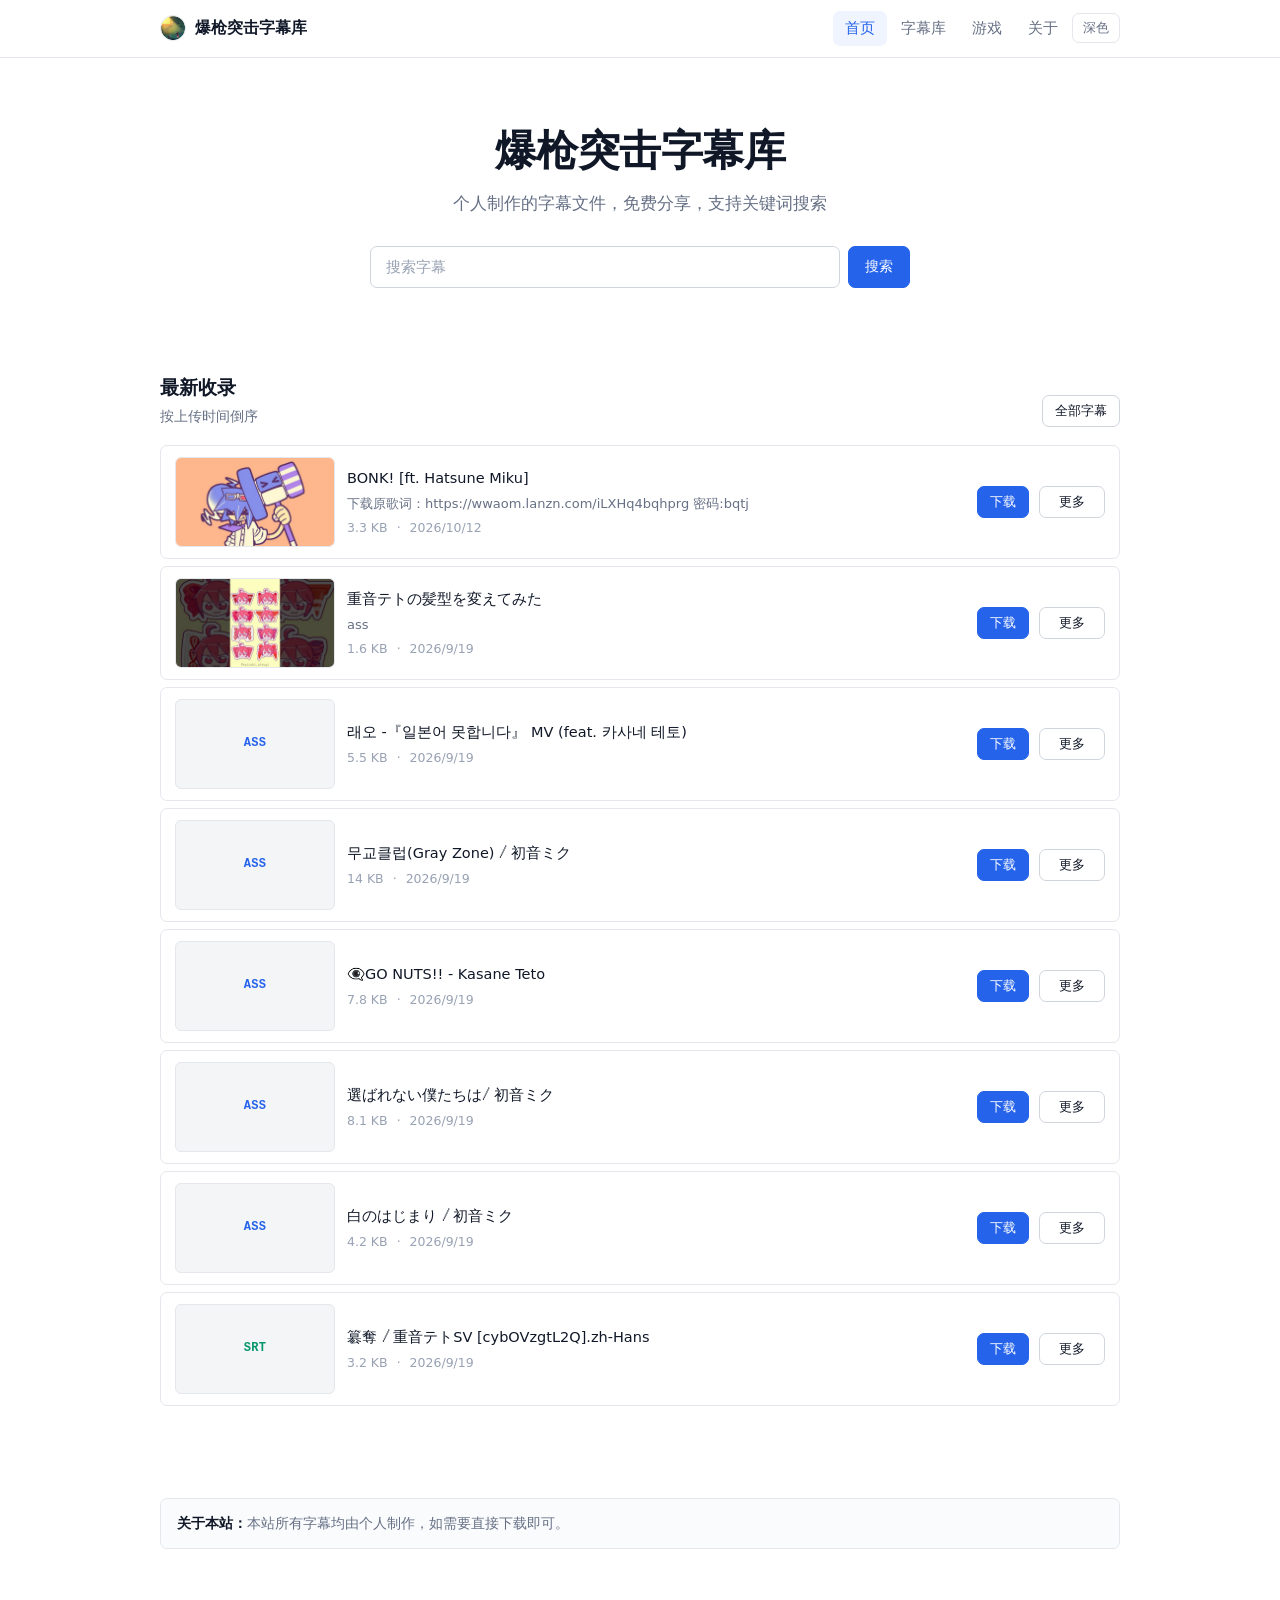
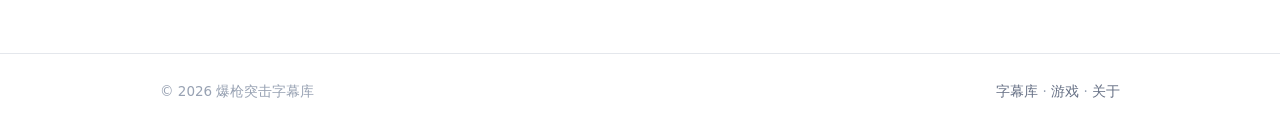
==== commit 2a61172a: "feat(stats): 数据概览重做（按天埋点 + 近7/30/90/全部折线图 + 下载Top3）；关于页删翻页按钮并重写介绍" ====
--- a/index.html
+++ b/index.html
@@ -17,7 +17,7 @@
 
 <link rel="icon" type="image/png" sizes="32x32" href="/assets/img/favicon-32.png">
 <link rel="apple-touch-icon" sizes="180x180" href="/assets/img/favicon-180.png">
-<link rel="stylesheet" href="/assets/css/style.css?v=22">
+<link rel="stylesheet" href="/assets/css/style.css?v=23">
 <script>
 /* 把字幕库索引的请求提前发出去，与 CSS/JS 并行下载。
    否则它要等脚本都就绪后才能发出，白白多等一个往返（实测国内大概 250ms+）。
@@ -105,7 +105,7 @@
 </footer>
 
 <script src="/assets/js/config.js?v=4"></script>
-<script src="/assets/js/site.js?v=23"></script>
+<script src="/assets/js/site.js?v=24"></script>
 <script>
 /* 首页：最新收录 */
 (async function () {
--- a/assets/css/style.css
+++ b/assets/css/style.css
@@ -1262,6 +1262,123 @@
 .log .l-warn { color: var(--warn); }
 
 /* ============================ 下载统计表 ============================ */
+
+/* ---------- 数据概览：趋势图 + Top3（2026-10-17 重做） ---------- */
+
+.chart-head {
+  display: flex;
+  align-items: center;
+  justify-content: space-between;
+  gap: 12px;
+  flex-wrap: wrap;
+  margin: 4px 0 10px;
+}
+
+.range-tabs {
+  display: inline-flex;
+  gap: 4px;
+  padding: 3px;
+  border: 1px solid var(--border);
+  border-radius: var(--radius-sm);
+  background: var(--bg-soft);
+}
+.range-btn {
+  padding: 5px 12px;
+  border: 0;
+  border-radius: 5px;
+  background: transparent;
+  color: var(--text-muted);
+  font-family: inherit;
+  font-size: 13px;
+  font-weight: 500;
+  line-height: 1.4;
+  cursor: pointer;
+  transition: background 0.14s, color 0.14s;
+}
+.range-btn:hover { color: var(--text); }
+.range-btn.active {
+  background: var(--surface);
+  color: var(--text);
+  box-shadow: 0 1px 2px rgba(16, 24, 40, 0.08);
+}
+
+.chart-box {
+  border: 1px solid var(--border);
+  border-radius: var(--radius-sm);
+  background: var(--surface);
+  padding: 10px 8px 4px;
+  margin-bottom: 22px;
+}
+.chart { display: block; width: 100%; height: auto; }
+.ch-grid { stroke: var(--border); stroke-width: 1; stroke-dasharray: 3 4; }
+.ch-axis { fill: var(--text-dim); font-size: 10.5px; font-family: var(--font); }
+.ch-line { fill: none; stroke: var(--accent); stroke-width: 2; stroke-linejoin: round; stroke-linecap: round; }
+/* 站点规范禁止渐变，面积用同色低透明度 */
+.ch-area { fill: var(--accent); opacity: 0.08; stroke: none; }
+.ch-dot { fill: transparent; cursor: default; }
+.ch-dot:hover { fill: var(--accent); opacity: 0.55; }
+
+.top-head {
+  display: flex;
+  align-items: baseline;
+  gap: 10px;
+  margin: 0 0 10px;
+}
+.top-head h3 { margin: 0; font-size: 15.5px; font-weight: 600; }
+
+.top-list {
+  display: grid;
+  grid-template-columns: repeat(auto-fill, minmax(232px, 1fr));
+  gap: 10px;
+  margin-bottom: 22px;
+}
+.top-card {
+  position: relative;
+  display: flex;
+  align-items: center;
+  gap: 10px;
+  padding: 10px 12px;
+  border: 1px solid var(--border);
+  border-radius: var(--radius-sm);
+  background: var(--surface);
+  color: var(--text);
+  text-decoration: none;
+  transition: border-color 0.14s, background 0.14s;
+}
+.top-card:hover { border-color: var(--accent); background: var(--bg-soft); }
+.top-rank {
+  flex: none;
+  width: 20px;
+  height: 20px;
+  border-radius: 50%;
+  background: var(--accent);
+  color: #fff;
+  font-size: 11.5px;
+  font-weight: 700;
+  line-height: 20px;
+  text-align: center;
+}
+.top-thumb {
+  flex: none;
+  width: 56px;
+  height: 32px;
+  border-radius: 4px;
+  object-fit: cover;
+  background: var(--bg-soft);
+}
+.top-thumb.no-thumb { display: block; }
+.top-main { display: flex; flex-direction: column; gap: 2px; min-width: 0; }
+.top-name {
+  font-size: 13.5px;
+  font-weight: 500;
+  line-height: 1.35;
+  overflow: hidden;
+  text-overflow: ellipsis;
+  display: -webkit-box;
+  -webkit-line-clamp: 2;
+  -webkit-box-orient: vertical;
+}
+.top-meta { font-size: 12px; color: var(--text-muted); }
 
 .table-wrap { overflow-x: auto; }
 
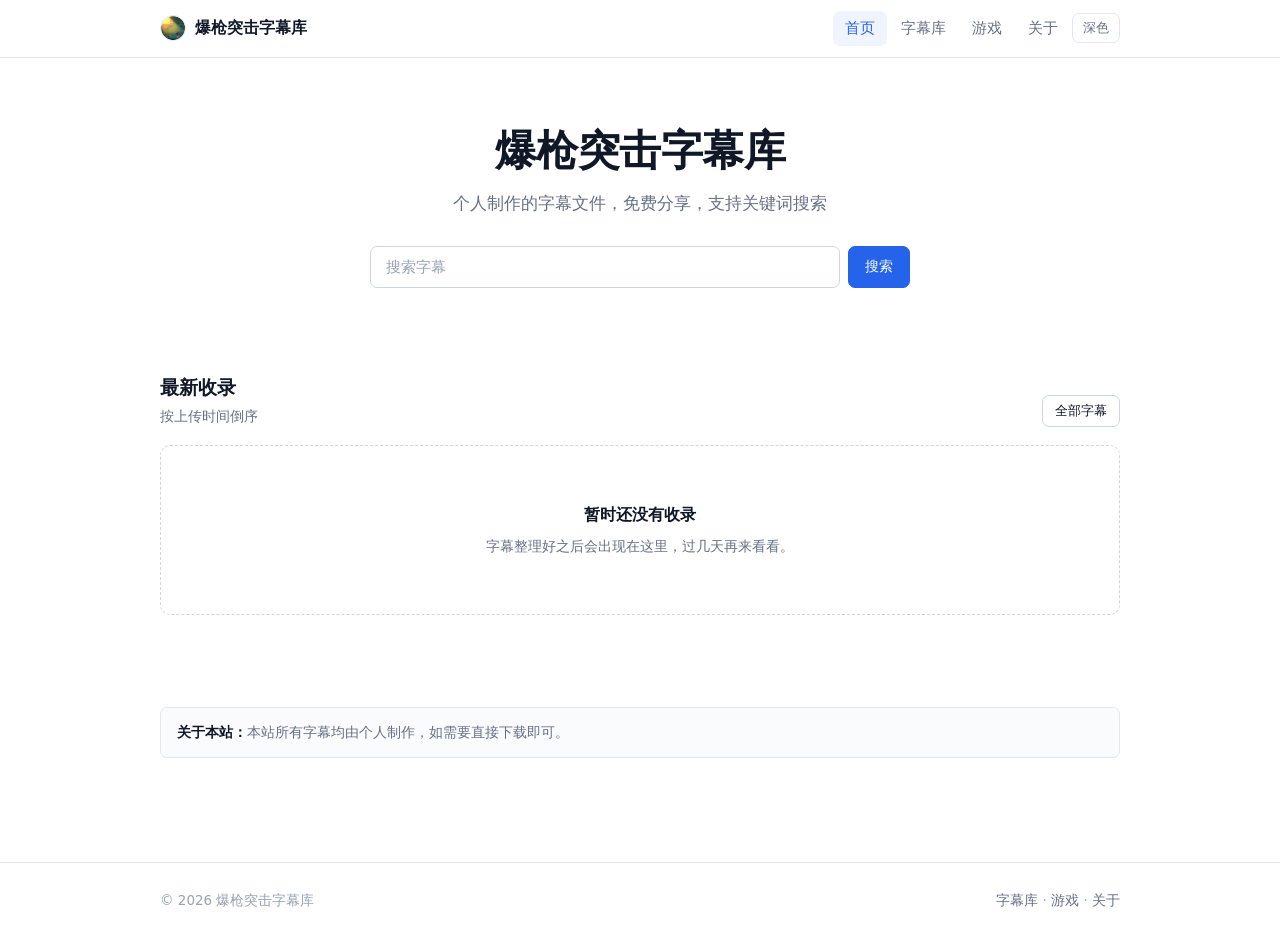
==== commit 2296752f: "fix: 空状态去掉「上传助手 / 游戏管理」入口 —— 访客会点到，改为中性文案" ====
--- a/index.html
+++ b/index.html
@@ -17,7 +17,7 @@
 
 <link rel="icon" type="image/png" sizes="32x32" href="/assets/img/favicon-32.png">
 <link rel="apple-touch-icon" sizes="180x180" href="/assets/img/favicon-180.png">
-<link rel="stylesheet" href="/assets/css/style.css?v=23">
+<link rel="stylesheet" href="/assets/css/style.css?v=26">
 <script>
 /* 把字幕库索引的请求提前发出去，与 CSS/JS 并行下载。
    否则它要等脚本都就绪后才能发出，白白多等一个往返（实测国内大概 250ms+）。
@@ -116,8 +116,8 @@
     const items = data.items || [];
 
     if (!items.length) {
-      $latest.innerHTML = `<div class="empty"><h3>字幕库还是空的</h3>
-        <p>去 <a href="/admin/">上传助手</a> 传几个字幕就会出现在这里。</p></div>`;
+      $latest.innerHTML = `<div class="empty"><h3>暂时还没有收录</h3>
+        <p>字幕整理好之后会出现在这里，过几天再来看看。</p></div>`;
       return;
     }
 
--- a/assets/css/style.css
+++ b/assets/css/style.css
@@ -387,6 +387,68 @@
   line-height: 1.7;
 }
 .notice b { color: var(--text); }
+
+/* ============================ 关于页 ============================ */
+/* 之前整页全靠内联样式（每个 h2 都挂着 margin-top:34px），间距不一致、
+   列表用 <br>+「·」手搓，窄屏一换行就散。这里统一成一套规则。 */
+
+.about h2 {
+  margin: 34px 0 10px;
+  font-size: 19px;
+  font-weight: 600;
+  letter-spacing: -0.2px;
+}
+.about h2:first-child { margin-top: 0; }
+
+.about p {
+  margin: 0 0 10px;
+  color: var(--text-muted);
+  font-size: 14.5px;
+  line-height: 1.75;
+}
+.about p:last-child { margin-bottom: 0; }
+
+.about-list {
+  margin: 0 0 10px;
+  padding-left: 20px;
+  color: var(--text-muted);
+  font-size: 14.5px;
+  line-height: 1.75;
+}
+.about-list li { margin-bottom: 6px; }
+.about-list li:last-child { margin-bottom: 0; }
+.about-list b { color: var(--text); }
+
+/* 站点地址：做成两块可点的卡片，放最前面 */
+.about-addr {
+  display: grid;
+  grid-template-columns: repeat(auto-fit, minmax(210px, 1fr));
+  gap: 10px;
+}
+.addr-card {
+  display: flex;
+  flex-direction: column;
+  gap: 3px;
+  padding: 12px 14px;
+  border: 1px solid var(--border);
+  border-radius: var(--radius-sm);
+  background: var(--surface);
+  color: var(--text);
+  text-decoration: none;
+  transition: border-color 0.14s, background 0.14s;
+}
+.addr-card:hover { border-color: var(--accent); background: var(--bg-soft); }
+.addr-card b { font-size: 14.5px; font-weight: 600; }
+.addr-card span { font-size: 12.5px; color: var(--text-muted); }
+
+.about-foot {
+  margin-top: 34px;
+  padding-top: 16px;
+  border-top: 1px solid var(--border);
+  color: var(--text-dim);
+  font-size: 12.5px;
+  line-height: 1.7;
+}
 
 /* ============================ 工具栏 ============================ */
 
@@ -1379,6 +1441,24 @@
   -webkit-box-orient: vertical;
 }
 .top-meta { font-size: 12px; color: var(--text-muted); }
+
+/* 排行的名次列 + 「看下载排行」滚过去时闪一下 */
+.stat-table .rank-cell {
+  width: 44px;
+  color: var(--text-dim);
+  font-variant-numeric: tabular-nums;
+  text-align: right;
+}
+.stat-table .ts-cell {
+  white-space: nowrap;
+  color: var(--text-muted);
+  font-size: 12.5px;
+}
+.table-wrap.flash { animation: tbl-flash 1.2s ease-out; }
+@keyframes tbl-flash {
+  0% { background: var(--accent-soft); }
+  100% { background: transparent; }
+}
 
 .table-wrap { overflow-x: auto; }
 
